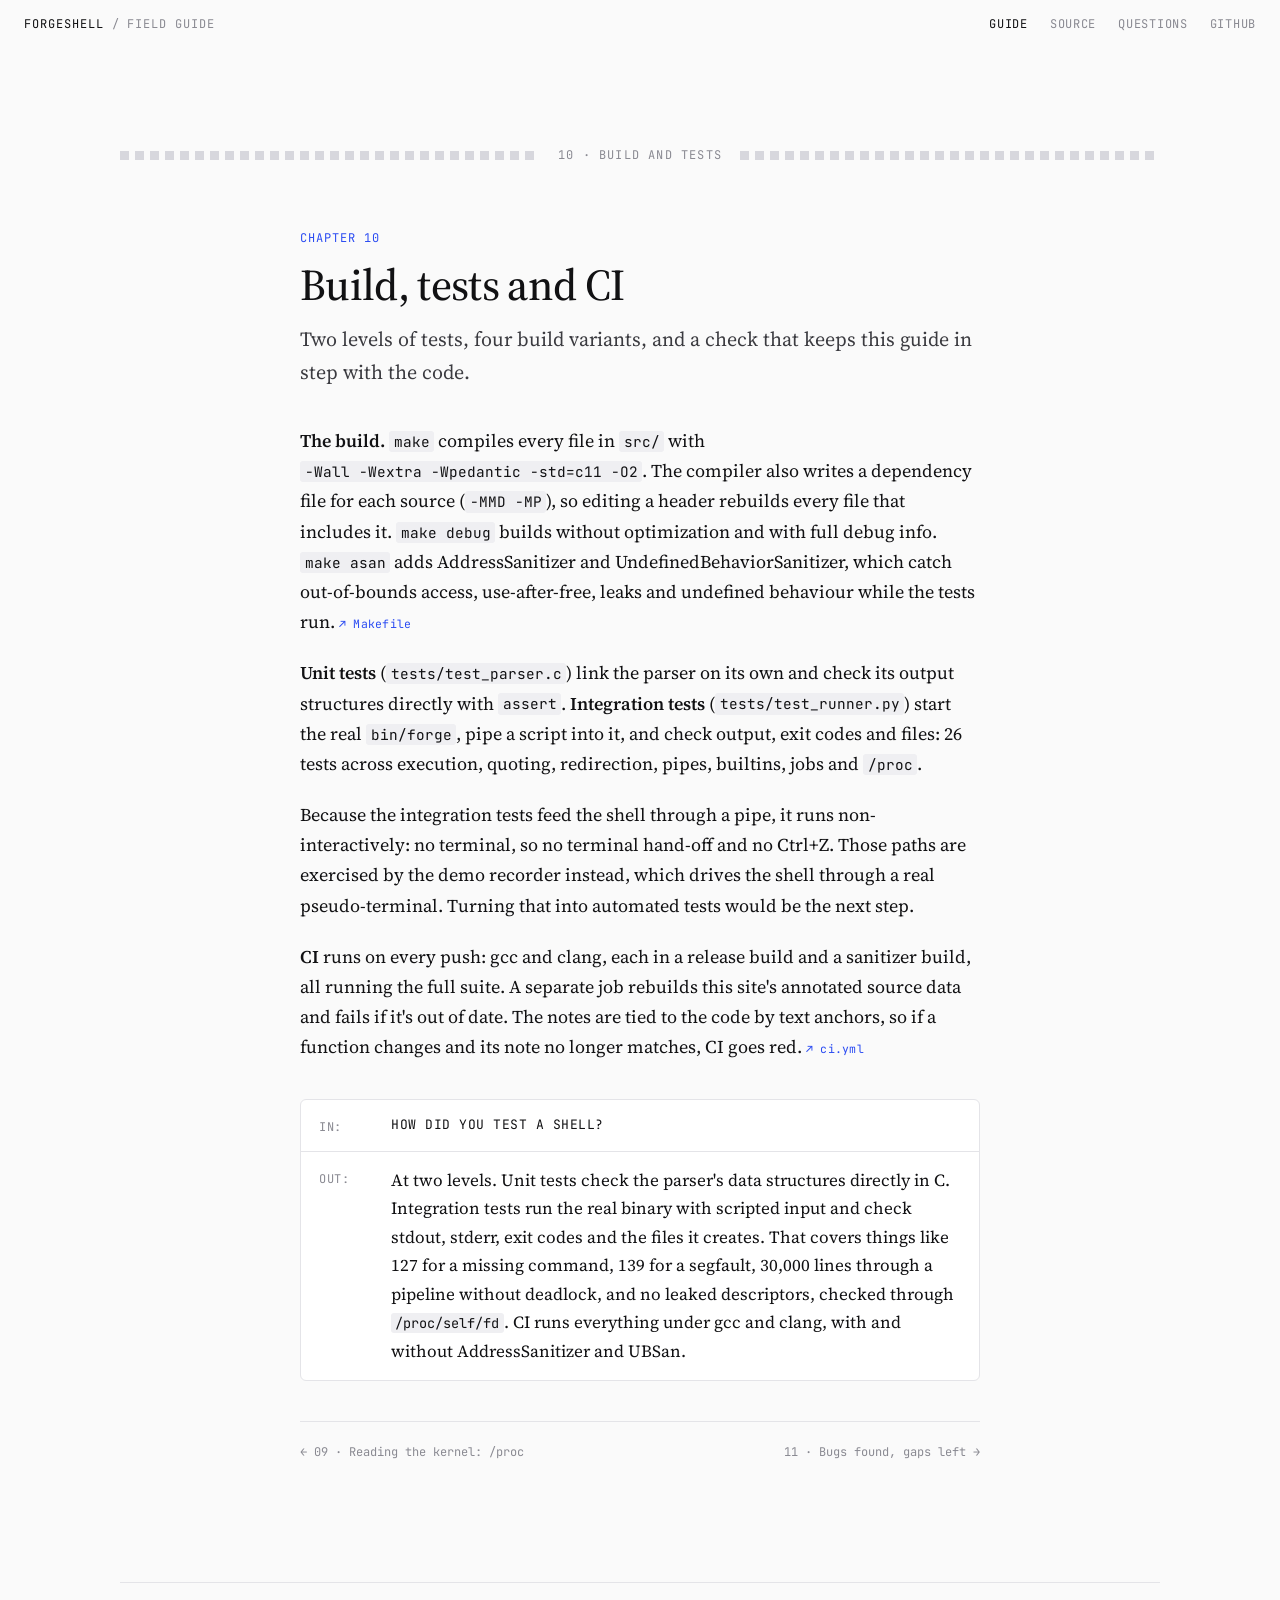
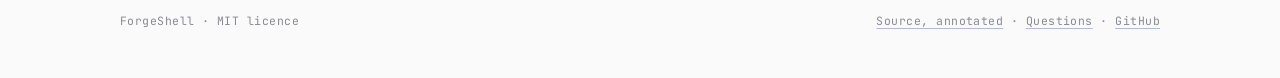
==== docs/build.html @ f159345f "docs: give each guide chapter its own page Split the single guide page into one page per chapter (lo" ====
<!doctype html>
<html lang="en">
<head>
<meta charset="utf-8">
<meta name="viewport" content="width=device-width, initial-scale=1, viewport-fit=cover">
<title>Build, tests and CI · ForgeShell, explained</title>
<meta name="description" content="A field guide to ForgeShell, a Unix shell written in C: processes, file descriptors, pipes, signals, job control and /proc, with interactive figures.">
<link rel="preconnect" href="https://fonts.googleapis.com">
<link rel="preconnect" href="https://fonts.gstatic.com" crossorigin>
<link href="https://fonts.googleapis.com/css2?family=JetBrains+Mono:wght@400;500;600&family=Source+Serif+4:ital,opsz,wght@0,8..60,400;0,8..60,500;0,8..60,600;0,8..60,700;1,8..60,400;1,8..60,500&display=swap" rel="stylesheet">
<link rel="stylesheet" href="assets/style.css">
</head>
<body>

<header class="topbar">
  <a class="brand" href="index.html">ForgeShell <span>/ field guide</span></a>
  <nav class="nav">
    <a href="index.html" aria-current="page">Guide</a>
    <a href="source.html">Source</a>
    <a href="questions.html">Questions</a>
    <a href="https://github.com/JeyaVardhan-L/ForgeShell">GitHub</a>
  </nav>
</header>

<main class="page">

<div class="divider">10 &middot; Build and tests</div>
<section class="chapter" id="build">
  <header class="chapter-head">
    <span class="num">CHAPTER 10</span>
    <h2>Build, tests and CI</h2>
    <p class="lede">Two levels of tests, four build variants, and a check that keeps this guide in step with the code.</p>
  </header>
  <div class="prose">
    <p><strong>The build.</strong> <code>make</code> compiles every file in <code>src/</code> with <code>-Wall -Wextra -Wpedantic -std=c11 -O2</code>. The compiler also writes a dependency file for each source (<code>-MMD -MP</code>), so editing a header rebuilds every file that includes it. <code>make debug</code> builds without optimization and with full debug info. <code>make asan</code> adds AddressSanitizer and UndefinedBehaviorSanitizer, which catch out-of-bounds access, use-after-free, leaks and undefined behaviour while the tests run. <a class="srclink" href="source.html#Makefile">Makefile</a></p>
    <p><strong>Unit tests</strong> (<code>tests/test_parser.c</code>) link the parser on its own and check its output structures directly with <code>assert</code>. <strong>Integration tests</strong> (<code>tests/test_runner.py</code>) start the real <code>bin/forge</code>, pipe a script into it, and check output, exit codes and files: 26 tests across execution, quoting, redirection, pipes, builtins, jobs and <code>/proc</code>.</p>
    <p>Because the integration tests feed the shell through a pipe, it runs non-interactively: no terminal, so no terminal hand-off and no Ctrl+Z. Those paths are exercised by the demo recorder instead, which drives the shell through a real pseudo-terminal. Turning that into automated tests would be the next step.</p>
    <p><strong>CI</strong> runs on every push: gcc and clang, each in a release build and a sanitizer build, all running the full suite. A separate job rebuilds this site's annotated source data and fails if it's out of date. The notes are tied to the code by text anchors, so if a function changes and its note no longer matches, CI goes red. <a class="srclink" href="source.html#.github/workflows/ci.yml">ci.yml</a></p>
  </div>

  <div class="qa">
    <div class="row"><span class="lab">IN:</span><span class="q">How did you test a shell?</span></div>
    <div class="row"><span class="lab">OUT:</span><div class="a">
      <p>At two levels. Unit tests check the parser's data structures directly in C. Integration tests run the real binary with scripted input and check stdout, stderr, exit codes and the files it creates. That covers things like 127 for a missing command, 139 for a segfault, 30,000 lines through a pipeline without deadlock, and no leaked descriptors, checked through <code>/proc/self/fd</code>. CI runs everything under gcc and clang, with and without AddressSanitizer and UBSan.</p>
    </div></div>
  </div>
</section>

<nav class="pager measure"><a href="proc.html">&larr; 09 &middot; Reading the kernel: /proc</a><a href="gaps.html">11 &middot; Bugs found, gaps left &rarr;</a></nav>

<footer class="footer">
  <span>ForgeShell &middot; MIT licence</span>
  <span><a href="source.html">Source, annotated</a> &middot; <a href="questions.html">Questions</a> &middot; <a href="https://github.com/JeyaVardhan-L/ForgeShell">GitHub</a></span>
</footer>

</main>

<script src="assets/site.js"></script>
<script src="assets/figures.js"></script>
</body>
</html>
---- docs/assets/style.css ----
/* ForgeShell field guide. One stylesheet for every page. */

:root {
  --paper: #fafafa;
  --card: #ffffff;
  --ink: #111113;
  --ink-2: #3b3b40;
  --muted: #8a8a92;
  --faint: #b9b9c0;
  --rule: #e4e4e8;
  --rule-2: #efeff2;
  --blue: #2b4cf2;
  --blue-2: #5a74ff;
  --blue-soft: #a9b7ff;
  --blue-wash: rgba(43, 76, 242, 0.09);
  --blue-grid: rgba(43, 76, 242, 0.075);
  --red: #c4302b;
  --green: #23824a;
  --amber: #a86b00;

  --serif: "Source Serif 4", "Source Serif Pro", Georgia, "Times New Roman", serif;
  --mono: "JetBrains Mono", ui-monospace, "SFMono-Regular", Menlo, Consolas, monospace;

  --measure: 680px;
  --wide: 1040px;
  color-scheme: light;
}

* { box-sizing: border-box; }

html { -webkit-text-size-adjust: 100%; scroll-padding-top: 72px; }

body {
  margin: 0;
  background: var(--paper);
  color: var(--ink);
  font-family: var(--serif);
  font-size: 18px;
  line-height: 1.68;
  font-optical-sizing: auto;
  text-rendering: optimizeLegibility;
  -webkit-font-smoothing: antialiased;
}

a { color: inherit; text-decoration-color: var(--blue-soft); text-underline-offset: 3px; text-decoration-thickness: 1px; }
a:hover { color: var(--blue); text-decoration-color: var(--blue); }

code, kbd, pre, .mono, .field, .tok, .cmd, .terminal, .statline, .s-text, .s-text-sm, .s-text-blue, .s-text-red {
  font-variant-ligatures: none;
  font-feature-settings: "liga" 0, "calt" 0;
}
code, kbd, pre, .mono { font-family: var(--mono); }
p code, li code, td code, .note code, .answer code, figcaption code, dd code {
  font-size: 0.8em;
  background: var(--rule-2);
  border-radius: 3px;
  padding: 0.08em 0.32em;
  white-space: nowrap;
}
kbd {
  font-size: 0.72em;
  border: 1px solid var(--rule);
  border-bottom-width: 2px;
  border-radius: 4px;
  padding: 0.05em 0.4em;
  background: var(--card);
}

img { max-width: 100%; height: auto; }

::selection { background: var(--blue-wash); }

/* ---------- top bar ---------- */

.topbar {
  position: sticky;
  top: 0;
  z-index: 20;
  display: flex;
  align-items: center;
  justify-content: space-between;
  gap: 16px;
  padding: calc(14px + env(safe-area-inset-top, 0px)) 24px 14px;
  background: rgba(250, 250, 250, 0.88);
  backdrop-filter: saturate(1.4) blur(10px);
  -webkit-backdrop-filter: saturate(1.4) blur(10px);
  border-bottom: 1px solid transparent;
  transition: border-color 0.2s;
}
.topbar.scrolled { border-bottom-color: var(--rule); }
.brand {
  font-family: var(--mono);
  font-size: 12px;
  letter-spacing: 0.08em;
  text-transform: uppercase;
  text-decoration: none;
  color: var(--ink);
  white-space: nowrap;
}
.brand span { color: var(--muted); }
.nav { display: flex; gap: 22px; flex-wrap: wrap; justify-content: flex-end; }
.nav a {
  font-family: var(--mono);
  font-size: 12px;
  letter-spacing: 0.06em;
  text-transform: uppercase;
  text-decoration: none;
  color: var(--muted);
}
.nav a:hover, .nav a[aria-current="page"] { color: var(--ink); }

/* ---------- layout ---------- */

.page { padding: 0 24px; }
.measure { max-width: var(--measure); margin-inline: auto; }
.wide { max-width: var(--wide); margin-inline: auto; }

/* ---------- cover ---------- */

.cover { padding-block: 9vh 5vh; }
.eyebrow {
  font-family: var(--mono);
  font-size: 12px;
  letter-spacing: 0.08em;
  text-transform: uppercase;
  color: var(--muted);
  margin: 0 0 22px;
}
.cover h1 {
  font-weight: 500;
  font-size: clamp(40px, 6.4vw, 76px);
  line-height: 1.04;
  letter-spacing: -0.02em;
  margin: 0 0 28px;
  max-width: 14ch;
}
.cover h1 em { font-style: italic; font-weight: 400; color: var(--blue); }

.columns {
  column-count: 3;
  column-gap: 56px;
  text-align: justify;
  hyphens: auto;
  font-size: 17px;
}
.columns p { margin: 0 0 1.1em; break-inside: avoid; }
.columns p:first-child { font-weight: 600; }

/* ---------- divider ---------- */

.divider {
  display: flex;
  align-items: center;
  gap: 18px;
  margin: 96px auto 56px;
  max-width: var(--wide);
  font-family: var(--mono);
  font-size: 12px;
  letter-spacing: 0.1em;
  text-transform: uppercase;
  color: var(--muted);
  white-space: nowrap;
}
.divider::before, .divider::after {
  content: "";
  flex: 1;
  height: 9px;
  background:
    repeating-linear-gradient(90deg, #d4d4da 0 9px, transparent 9px 15px);
  -webkit-mask: repeating-linear-gradient(90deg, #000 0 9px, transparent 9px 15px);
  opacity: 0.9;
}

/* ---------- table of contents ---------- */

.toc { list-style: none; padding: 0; margin: 0 auto; }
.toc li { border-top: 1px solid var(--rule); }
.toc li:last-child { border-bottom: 1px solid var(--rule); }
.toc a {
  display: grid;
  grid-template-columns: 56px 1fr auto;
  gap: 12px;
  align-items: baseline;
  padding: 14px 0;
  text-decoration: none;
}
.toc .n { font-family: var(--mono); font-size: 12px; color: var(--muted); }
.toc .t { font-size: 20px; }
.toc .d { font-family: var(--mono); font-size: 11px; color: var(--faint); letter-spacing: 0.05em; text-transform: uppercase; text-align: right; }
.toc a:hover .t { color: var(--blue); }

/* ---------- chapter text ---------- */

.chapter { margin-bottom: 40px; }
.chapter-head { max-width: var(--measure); margin: 0 auto 36px; }
.chapter-head .num {
  font-family: var(--mono);
  font-size: 12px;
  letter-spacing: 0.08em;
  color: var(--blue);
}
.chapter-head h2 {
  font-weight: 500;
  font-size: clamp(30px, 4.2vw, 44px);
  line-height: 1.12;
  letter-spacing: -0.015em;
  margin: 8px 0 14px;
}
.chapter-head .lede { font-size: 20px; color: var(--ink-2); margin: 0; }

.prose { max-width: var(--measure); margin-inline: auto; }
.prose p { margin: 0 0 1.15em; }
.prose h3 {
  font-family: var(--mono);
  font-weight: 500;
  font-size: 12px;
  letter-spacing: 0.08em;
  text-transform: uppercase;
  color: var(--muted);
  margin: 2.4em 0 0.9em;
}
.prose ul, .prose ol { padding-left: 1.2em; margin: 0 0 1.2em; }
.prose li { margin-bottom: 0.4em; }
.prose li::marker { color: var(--muted); font-family: var(--mono); font-size: 0.8em; }
.prose strong { font-weight: 600; }
.prose blockquote {
  margin: 1.6em 0;
  padding-left: 18px;
  border-left: 2px solid var(--blue);
  color: var(--ink-2);
  font-style: italic;
}

.srclink {
  font-family: var(--mono);
  font-size: 11.5px;
  letter-spacing: 0.02em;
  color: var(--blue);
  text-decoration: none;
  white-space: nowrap;
}
.srclink::before { content: "\2197\00a0"; }
.srclink:hover { text-decoration: underline; }

/* code excerpts inside prose */
.excerpt {
  margin: 1.6em 0;
  border: 1px solid var(--rule);
  border-radius: 6px;
  background: var(--card);
  overflow: hidden;
}
.excerpt header {
  display: flex;
  justify-content: space-between;
  gap: 12px;
  padding: 8px 14px;
  border-bottom: 1px solid var(--rule);
  font-family: var(--mono);
  font-size: 11px;
  letter-spacing: 0.05em;
  color: var(--muted);
}
.excerpt pre {
  margin: 0;
  padding: 14px 16px;
  overflow-x: auto;
  font-size: 13px;
  line-height: 1.6;
}

/* ---------- figures ---------- */

.fig {
  position: relative;
  max-width: var(--wide);
  margin: 44px auto;
}
.fig-label {
  position: absolute;
  left: -30px;
  top: 2px;
  writing-mode: vertical-rl;
  transform: rotate(180deg);
  font-family: var(--mono);
  font-size: 11px;
  letter-spacing: 0.08em;
  color: var(--faint);
  white-space: nowrap;
}
.fig-body {
  position: relative;
  background-color: var(--paper);
  background-image:
    linear-gradient(var(--blue-grid) 1px, transparent 1px),
    linear-gradient(90deg, var(--blue-grid) 1px, transparent 1px);
  background-size: 16px 16px;
  background-position: -1px -1px;
  border: 1px solid var(--rule-2);
  padding: 22px;
}
.fig figcaption, .fig .caption {
  max-width: var(--measure);
  margin: 14px auto 0;
  font-size: 15px;
  line-height: 1.55;
  color: var(--ink-2);
}
.fig figcaption b { font-family: var(--mono); font-weight: 500; font-size: 11px; letter-spacing: 0.06em; color: var(--muted); text-transform: uppercase; margin-right: 6px; }
.fig svg { display: block; width: 100%; height: auto; overflow: visible; }

.fig-demo .fig-body { padding: 0; background: none; border: none; }
.fig-demo img { display: block; margin: 0 auto; border-radius: 10px; box-shadow: 0 1px 0 var(--rule), 0 24px 60px -30px rgba(17, 17, 19, 0.25); }

/* controls inside figures */
.controls {
  display: flex;
  flex-wrap: wrap;
  align-items: center;
  gap: 8px;
  margin-bottom: 16px;
}
.controls .spacer { flex: 1; }
.btn {
  appearance: none;
  font-family: var(--mono);
  font-size: 11.5px;
  letter-spacing: 0.05em;
  text-transform: uppercase;
  color: var(--ink);
  background: var(--card);
  border: 1px solid var(--rule);
  border-radius: 4px;
  padding: 7px 11px;
  cursor: pointer;
  transition: border-color 0.15s, color 0.15s, background 0.15s;
}
.btn:hover { border-color: var(--blue); color: var(--blue); }
.btn:focus-visible, .chip:focus-visible, input:focus-visible, select:focus-visible { outline: 2px solid var(--blue); outline-offset: 2px; }
.btn[aria-pressed="true"], .btn.on { background: var(--blue); border-color: var(--blue); color: #fff; }
.btn:disabled { opacity: 0.35; cursor: default; }
.btn:disabled:hover { border-color: var(--rule); color: var(--ink); }
.step-count { font-family: var(--mono); font-size: 11.5px; color: var(--muted); letter-spacing: 0.05em; min-width: 7ch; text-align: center; }

.chip {
  font-family: var(--mono);
  font-size: 11.5px;
  border: 1px dashed var(--faint);
  background: transparent;
  color: var(--ink-2);
  border-radius: 999px;
  padding: 4px 10px;
  cursor: pointer;
}
.chip:hover { border-color: var(--blue); color: var(--blue); border-style: solid; }

.field {
  width: 100%;
  font-family: var(--mono);
  font-size: 15px;
  padding: 12px 14px;
  border: 1px solid var(--rule);
  border-radius: 6px;
  background: var(--card);
  color: var(--ink);
}
.field::placeholder { color: var(--faint); }

.readout {
  margin-top: 16px;
  padding: 14px 16px;
  background: var(--card);
  border: 1px solid var(--rule);
  border-radius: 6px;
  font-size: 16px;
  line-height: 1.55;
  min-height: 3.2em;
}
.readout code { white-space: normal; }
.readout .tag { font-family: var(--mono); font-size: 11px; letter-spacing: 0.06em; color: var(--muted); text-transform: uppercase; margin-right: 8px; }

.split { display: grid; grid-template-columns: 1fr 1fr; gap: 18px; }

/* svg vocabulary */
.s-line { stroke: var(--blue); stroke-width: 1.4; fill: none; }
.s-dash { stroke: var(--blue); stroke-width: 1.2; fill: none; stroke-dasharray: 4 4; }
.s-faint { stroke: var(--blue-soft); stroke-width: 1; fill: none; stroke-dasharray: 2 4; }
.s-box { fill: var(--card); stroke: var(--blue); stroke-width: 1.4; }
.s-box-soft { fill: var(--blue-wash); stroke: var(--blue); stroke-width: 1.2; }
.s-box-mute { fill: var(--card); stroke: var(--faint); stroke-width: 1; }
.s-fill { fill: var(--blue); }
.s-fill-soft { fill: var(--blue-soft); opacity: 0.55; }
.s-node { fill: var(--card); stroke: var(--blue); stroke-width: 1.4; }
.s-text { font-family: var(--mono); font-size: 12px; fill: var(--ink); }
.s-text-sm { font-family: var(--mono); font-size: 10.5px; fill: var(--muted); letter-spacing: 0.04em; }
.s-text-blue { font-family: var(--mono); font-size: 12px; fill: var(--blue); }
.s-serif { font-family: var(--serif); font-size: 15px; fill: var(--ink); }
.s-red { stroke: var(--red); fill: none; stroke-width: 1.4; }
.s-text-red { font-family: var(--mono); font-size: 11px; fill: var(--red); }

.anim { transition: all 0.45s cubic-bezier(.2,.7,.2,1); }

/* token chips (parser figure) */
.tokens { display: flex; flex-wrap: wrap; gap: 8px; min-height: 52px; }
.tok {
  display: inline-flex;
  flex-direction: column;
  gap: 2px;
  padding: 6px 10px 5px;
  border: 1px solid var(--blue);
  border-radius: 4px;
  background: var(--card);
  font-family: var(--mono);
  animation: pop 0.25s ease-out both;
}
.tok .k { font-size: 9.5px; letter-spacing: 0.08em; color: var(--blue); }
.tok .v { font-size: 13.5px; white-space: pre; }
.tok.op { background: var(--blue); }
.tok.op .k, .tok.op .v { color: #fff; }
.tok.eof { border-style: dashed; border-color: var(--faint); }
.tok.eof .k { color: var(--muted); }
@keyframes pop { from { opacity: 0; transform: translateY(4px); } to { opacity: 1; transform: none; } }

.cmds { display: flex; flex-wrap: wrap; gap: 14px; align-items: stretch; }
.cmd {
  flex: 1 1 210px;
  border: 1px solid var(--blue);
  border-radius: 6px;
  background: var(--card);
  padding: 12px 14px;
  font-family: var(--mono);
  font-size: 12.5px;
  animation: pop 0.25s ease-out both;
}
.cmd h4 { margin: 0 0 8px; font-size: 10.5px; font-weight: 500; letter-spacing: 0.08em; color: var(--blue); }
.cmd dl { margin: 0; display: grid; grid-template-columns: auto 1fr; gap: 3px 10px; }
.cmd dt { color: var(--muted); }
.cmd dd { margin: 0; word-break: break-all; }
.cmd .null { color: var(--faint); }
.pipe-arrow { align-self: center; font-family: var(--mono); color: var(--blue); font-size: 12px; }
.err-line { font-family: var(--mono); font-size: 13px; color: var(--red); }
.ok-line { font-family: var(--mono); font-size: 12px; color: var(--muted); }

/* bit grid (status decoder) */
.bits, .bitlabels, .bitbands { max-width: 640px; }
.bits { display: grid; grid-template-columns: repeat(16, 1fr); gap: 3px; margin: 10px 0 6px; }
.bit {
  aspect-ratio: 1 / 1.25;
  display: grid;
  place-items: center;
  font-family: var(--mono);
  font-size: 13px;
  border: 1px solid var(--blue-soft);
  background: var(--card);
  border-radius: 3px;
  transition: background 0.2s, color 0.2s;
}
.bit.one { background: var(--blue); color: #fff; border-color: var(--blue); }
.bit.hi { box-shadow: inset 0 -3px 0 var(--amber); }
.bitlabels { display: grid; grid-template-columns: repeat(16, 1fr); gap: 3px; font-family: var(--mono); font-size: 9.5px; color: var(--faint); text-align: center; }
.bitbands { display: grid; grid-template-columns: 8fr 1fr 7fr; gap: 3px; margin-top: 4px; font-family: var(--mono); font-size: 10px; letter-spacing: 0.06em; color: var(--muted); text-transform: uppercase; }
.bitbands span { border-top: 1px solid var(--faint); padding-top: 4px; text-align: center; }

.macro-row { display: flex; flex-wrap: wrap; gap: 8px; margin-top: 14px; }
.macro { font-family: var(--mono); font-size: 12px; padding: 5px 9px; border-radius: 4px; border: 1px solid var(--rule); color: var(--faint); background: var(--card); }
.macro.true { color: var(--blue); border-color: var(--blue); }

/* stat line decoder */
.statline { font-family: var(--mono); font-size: 13px; line-height: 2.1; word-break: break-all; }
.statline .f { padding: 2px 3px; border-radius: 3px; cursor: pointer; transition: background 0.15s, color 0.15s; }
.statline .f.used { color: var(--blue); }
.statline .f.skip { color: var(--faint); }
.statline .f:hover, .statline .f.sel { background: var(--blue); color: #fff; }

.slider-row { display: grid; grid-template-columns: 170px 1fr 70px; gap: 12px; align-items: center; margin: 8px 0; font-family: var(--mono); font-size: 12px; color: var(--ink-2); }
.slider-row output { text-align: right; color: var(--blue); }
input[type="range"] { width: 100%; accent-color: var(--blue); }

.terminal {
  background: var(--card);
  border: 1px solid var(--rule);
  border-radius: 6px;
  font-family: var(--mono);
  font-size: 12.5px;
  line-height: 1.6;
  padding: 12px 14px;
  height: 196px;
  overflow-y: auto;
  white-space: pre-wrap;
}
.terminal .p { color: var(--blue); }
.terminal .m { color: var(--muted); }

/* signal table */
.sigtable { width: 100%; border-collapse: collapse; font-size: 15px; }
.sigtable th { font-family: var(--mono); font-weight: 500; font-size: 10.5px; letter-spacing: 0.07em; text-transform: uppercase; color: var(--muted); text-align: left; padding: 8px 10px; border-bottom: 1px solid var(--rule); }
.sigtable td { padding: 9px 10px; border-bottom: 1px solid var(--rule-2); vertical-align: top; }
.sigtable tr { cursor: pointer; }
.sigtable tr:hover td, .sigtable tr.sel td { background: var(--blue-wash); }
.sigtable td:first-child { font-family: var(--mono); font-size: 12.5px; white-space: nowrap; }
.pill { display: inline-block; font-family: var(--mono); font-size: 10.5px; letter-spacing: 0.05em; padding: 2px 7px; border-radius: 999px; border: 1px solid currentColor; white-space: nowrap; }
.pill.ign { color: var(--muted); }
.pill.dfl { color: var(--blue); }
.pill.hdl { color: var(--green); }

/* "in an interview" box, shares the IN/OUT look with the questions page */
.qa {
  max-width: var(--measure);
  margin: 2em auto;
  border: 1px solid var(--rule);
  border-radius: 6px;
  background: var(--card);
}
.qa .row { display: grid; grid-template-columns: 64px 1fr; gap: 8px; padding: 14px 18px; }
.qa .row + .row { border-top: 1px solid var(--rule); }
.qa .lab { font-family: var(--mono); font-size: 12px; letter-spacing: 0.06em; color: var(--muted); padding-top: 3px; }
.qa .q { font-family: var(--mono); font-size: 13px; letter-spacing: 0.04em; text-transform: uppercase; line-height: 1.6; padding-top: 1px; }
.qa .a p { margin: 0 0 0.8em; font-size: 17px; }
.qa .a p:last-child { margin-bottom: 0; }

/* list of bugs / gaps */
.ledger { list-style: none; padding: 0; margin: 1.4em 0; }
.ledger li { display: grid; grid-template-columns: 92px 1fr; gap: 14px; padding: 14px 0; border-top: 1px solid var(--rule); }
.ledger li:last-child { border-bottom: 1px solid var(--rule); }
.ledger .k { font-family: var(--mono); font-size: 11px; letter-spacing: 0.07em; text-transform: uppercase; padding-top: 5px; }
.ledger .k.fixed { color: var(--green); }
.ledger .k.gap { color: var(--amber); }
.ledger p { margin: 0 0 0.4em; }
.ledger p:last-child { margin: 0; }

/* ---------- footer ---------- */

.footer {
  max-width: var(--wide);
  margin: 120px auto 0;
  padding: 28px 0 calc(48px + env(safe-area-inset-bottom, 0px));
  border-top: 1px solid var(--rule);
  display: flex;
  justify-content: space-between;
  flex-wrap: wrap;
  gap: 12px;
  font-family: var(--mono);
  font-size: 11.5px;
  letter-spacing: 0.04em;
  color: var(--muted);
}
.footer a { color: var(--muted); }

/* ---------- source reader ---------- */

.reader { display: grid; grid-template-columns: 250px minmax(0, 1fr); gap: 0; max-width: 1480px; margin: 0 auto; }
.files {
  position: sticky;
  top: 52px;
  align-self: start;
  height: calc(100vh - 52px);
  overflow-y: auto;
  padding: 26px 20px 40px 24px;
  border-right: 1px solid var(--rule);
}
.files h5 { font-family: var(--mono); font-weight: 500; font-size: 10.5px; letter-spacing: 0.08em; text-transform: uppercase; color: var(--muted); margin: 22px 0 8px; }
.files h5:first-child { margin-top: 0; }
.files a { display: block; font-family: var(--mono); font-size: 12.5px; padding: 4px 0; color: var(--ink-2); text-decoration: none; }
.files a:hover { color: var(--blue); }
.files a[aria-current="true"] { color: var(--blue); }
.files a[aria-current="true"]::before { content: "\2192\00a0"; }
.filter { width: 100%; font-family: var(--mono); font-size: 12px; padding: 8px 10px; border: 1px solid var(--rule); border-radius: 4px; background: var(--card); margin-bottom: 18px; }

.listing { padding: 30px 28px 80px; min-width: 0; }
.listing-head { max-width: 1100px; margin-bottom: 26px; }
.listing-head .path { font-family: var(--mono); font-size: 12px; letter-spacing: 0.04em; color: var(--blue); }
.listing-head h1 { font-weight: 500; font-size: 30px; line-height: 1.25; margin: 6px 0 8px; max-width: 30ch; }
.listing-head .meta { font-family: var(--mono); font-size: 11px; letter-spacing: 0.05em; color: var(--muted); text-transform: uppercase; }

.block {
  display: grid;
  grid-template-columns: minmax(0, 1fr) 380px;
  border-top: 1px solid var(--rule-2);
  transition: background 0.2s;
}
.block:hover { background: rgba(43, 76, 242, 0.025); }
.block.flash { animation: flash 1.6s ease-out; }
@keyframes flash { 0%, 30% { background: var(--blue-wash); } 100% { background: transparent; } }
.code {
  margin: 0;
  padding: 10px 0;
  overflow-x: auto;
  font-size: 12.8px;
  line-height: 1.62;
  border-left: 2px solid transparent;
}
.block:hover .code { border-left-color: var(--blue); }
.code .ln {
  display: inline-block;
  width: 3.4em;
  padding-right: 1.1em;
  text-align: right;
  color: var(--faint);
  user-select: none;
}
.code .line { display: block; white-space: pre; padding-right: 16px; }
.code .line.target { background: var(--blue-wash); }
.note {
  padding: 12px 4px 14px 24px;
  font-size: 15px;
  line-height: 1.6;
  color: var(--ink-2);
  border-left: 1px solid var(--rule-2);
}
.note p { margin: 0 0 0.75em; }
.note p:last-child { margin-bottom: 0; }
.note strong { color: var(--ink); font-weight: 600; }
.note .range { display: block; font-family: var(--mono); font-size: 10.5px; letter-spacing: 0.06em; color: var(--faint); margin-bottom: 4px; }
.note-inner { position: sticky; top: 70px; }

.pager { display: flex; justify-content: space-between; gap: 16px; margin-top: 40px; padding-top: 20px; border-top: 1px solid var(--rule); font-family: var(--mono); font-size: 12px; }
.pager a { text-decoration: none; color: var(--muted); }
.pager a:hover { color: var(--blue); }

/* syntax colors, kept quiet */
.tk-c { color: #9a9aa3; font-style: italic; }
.tk-s { color: #a14a1e; }
.tk-k { color: var(--blue); }
.tk-t { color: #5b39c9; }
.tk-n { color: #a14a1e; }
.tk-p { color: #8a6d00; }
.tk-f { color: var(--ink); font-weight: 600; }

/* ---------- questions page ---------- */

.qpage { max-width: 1180px; margin: 0 auto; padding: 7vh 24px 0; }
.qhead { display: flex; justify-content: space-between; align-items: end; gap: 20px; flex-wrap: wrap; margin-bottom: 18px; }
.qhead h1 { font-weight: 500; font-size: 22px; margin: 0; }
.cats { display: flex; flex-wrap: wrap; gap: 6px; }
.cats .chip[aria-pressed="true"] { background: var(--ink); color: var(--paper); border-color: var(--ink); border-style: solid; }

.qgrid { display: grid; grid-template-columns: minmax(0, 420px) minmax(0, 1fr); gap: 48px; align-items: start; }
.wheel { position: relative; height: 560px; overflow: hidden; outline: none; }
.wheel-track { position: absolute; left: 0; right: 0; top: 0; transition: transform 0.45s cubic-bezier(.2,.7,.2,1); }
.wheel-item {
  display: grid;
  grid-template-columns: 1fr auto;
  gap: 12px;
  align-items: center;
  min-height: 62px;
  padding: 8px 6px;
  font-weight: 700;
  font-size: 16.5px;
  line-height: 1.35;
  cursor: pointer;
  transition: filter 0.45s, opacity 0.45s;
}
.wheel-item .arrows { display: none; gap: 10px; font-family: var(--mono); font-weight: 400; }
.wheel-item.active .arrows { display: flex; }
.wheel-item .arrows button { background: none; border: 0; padding: 2px 4px; cursor: pointer; font-size: 15px; color: var(--ink); font-family: var(--mono); }
.wheel-item .arrows button:hover { color: var(--blue); }
.wheel-fade { position: absolute; left: 0; right: 0; height: 80px; pointer-events: none; }
.wheel-fade.top { top: 0; background: linear-gradient(var(--paper), transparent); }
.wheel-fade.bottom { bottom: 0; background: linear-gradient(transparent, var(--paper)); }

.card { border: 1px solid var(--rule); border-radius: 6px; background: var(--card); }
.card .row { display: grid; grid-template-columns: 64px 1fr; gap: 8px; padding: 16px 20px; }
.card .row + .row { border-top: 1px solid var(--rule); }
.card .lab { font-family: var(--mono); font-size: 12.5px; letter-spacing: 0.06em; color: var(--muted); padding-top: 3px; }
.card .q { font-family: var(--mono); font-size: 13.5px; letter-spacing: 0.05em; text-transform: uppercase; line-height: 1.6; }
.answer { font-size: 17px; line-height: 1.75; }
.answer p { margin: 0 0 1em; }
.answer p:last-child { margin-bottom: 0; }
.answer .more { font-family: var(--mono); font-size: 11.5px; color: var(--muted); }
.card-foot { display: flex; justify-content: space-between; gap: 12px; margin-top: 14px; font-family: var(--mono); font-size: 11.5px; color: var(--muted); letter-spacing: 0.04em; }
.qtitle { font-size: 21px; font-weight: 500; margin: 0 0 26px; }
.qmobile { display: none; }

/* ---------- responsive ---------- */

@media (max-width: 1140px) {
  .fig-label { position: static; writing-mode: horizontal-tb; transform: none; display: block; margin-bottom: 8px; }
}
@media (max-width: 1000px) {
  .reader { grid-template-columns: 1fr; }
  .files { position: static; height: auto; border-right: 0; border-bottom: 1px solid var(--rule); padding: 18px 24px; }
  .files nav { display: flex; flex-wrap: wrap; gap: 2px 16px; }
  .files h5 { width: 100%; margin: 12px 0 2px; }
  .block { grid-template-columns: 1fr; }
  .note { border-left: 0; border-top: 1px dashed var(--rule); padding: 12px 6px 16px 16px; }
  .note-inner { position: static; }
  .qgrid { grid-template-columns: minmax(0, 1fr); gap: 24px; }
  .wheel { display: none; }
  .qmobile { display: flex; gap: 8px; align-items: center; }
  .qmobile select { flex: 1; min-width: 0; width: 100%; font-family: var(--serif); font-size: 16px; padding: 9px 10px; border: 1px solid var(--rule); border-radius: 4px; background: var(--card); }
}
@media (max-width: 860px) {
  .columns { column-count: 1; text-align: left; }
  .split { grid-template-columns: 1fr; }
}
@media (max-width: 560px) {
  body { font-size: 17px; }
  .page { padding: 0 16px; }
  .topbar { padding-inline: 16px; }
  .nav { gap: 14px; }
  .brand span { display: none; }
  .fig-body { padding: 14px; }
  .toc a { grid-template-columns: 40px 1fr; }
  .toc .d { display: none; }
  .slider-row { grid-template-columns: 1fr 64px; }
  .slider-row label { grid-column: 1 / -1; }
  .listing { padding: 22px 16px 60px; }
  .card .row, .qa .row { grid-template-columns: 1fr; gap: 4px; }
  .ledger li { grid-template-columns: 1fr; gap: 4px; }
  .divider { margin: 72px auto 40px; }
}

@media (prefers-reduced-motion: reduce) {
  *, *::before, *::after { animation: none !important; transition: none !important; }
}
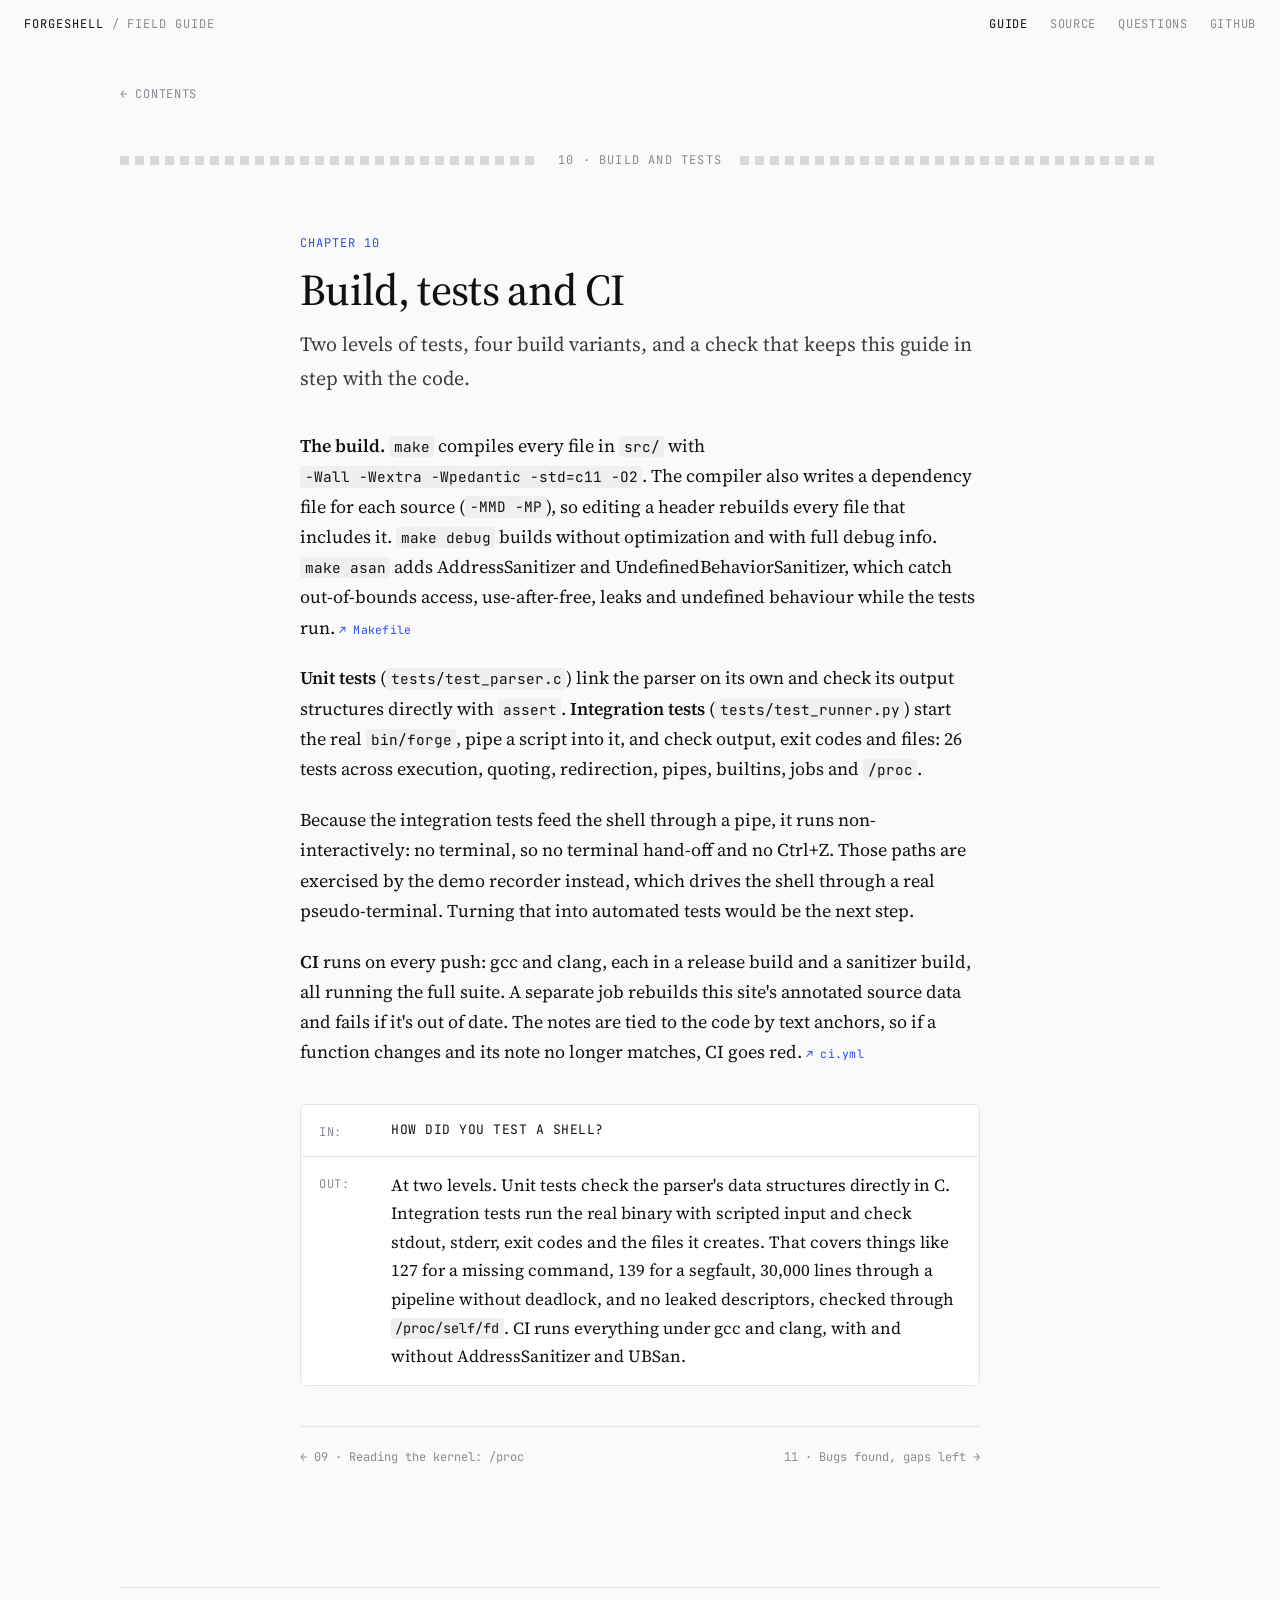
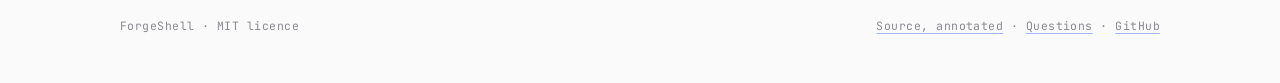
==== commit ef5acfba: "docs: add back links to chapter, source and questions pages - Chapter pages get a "Contents" link th" ====
--- a/docs/build.html
+++ b/docs/build.html
@@ -23,6 +23,7 @@
 </header>
 
 <main class="page">
+<div class="backbar"><a class="backlink" href="index.html#contents">&larr; Contents</a></div>
 
 <div class="divider">10 &middot; Build and tests</div>
 <section class="chapter" id="build">
--- a/docs/assets/style.css
+++ b/docs/assets/style.css
@@ -109,6 +109,27 @@
 }
 .nav a:hover, .nav a[aria-current="page"] { color: var(--ink); }
 
+/* ---------- back links ---------- */
+
+.backbar { max-width: var(--wide); margin: 28px auto 0; }
+.backbar + .divider { margin-top: 40px; }
+.backlink {
+  display: inline-flex;
+  align-items: center;
+  gap: 8px;
+  font-family: var(--mono);
+  font-size: 12px;
+  letter-spacing: 0.06em;
+  text-transform: uppercase;
+  color: var(--muted);
+  text-decoration: none;
+  padding: 6px 10px 6px 0;
+  transition: color 0.15s, gap 0.15s;
+}
+.backlink:hover { color: var(--blue); gap: 12px; }
+.files .backlink { margin: 0 0 16px; }
+.qpage .backlink { margin-bottom: 18px; }
+
 /* ---------- layout ---------- */
 
 .page { padding: 0 24px; }
